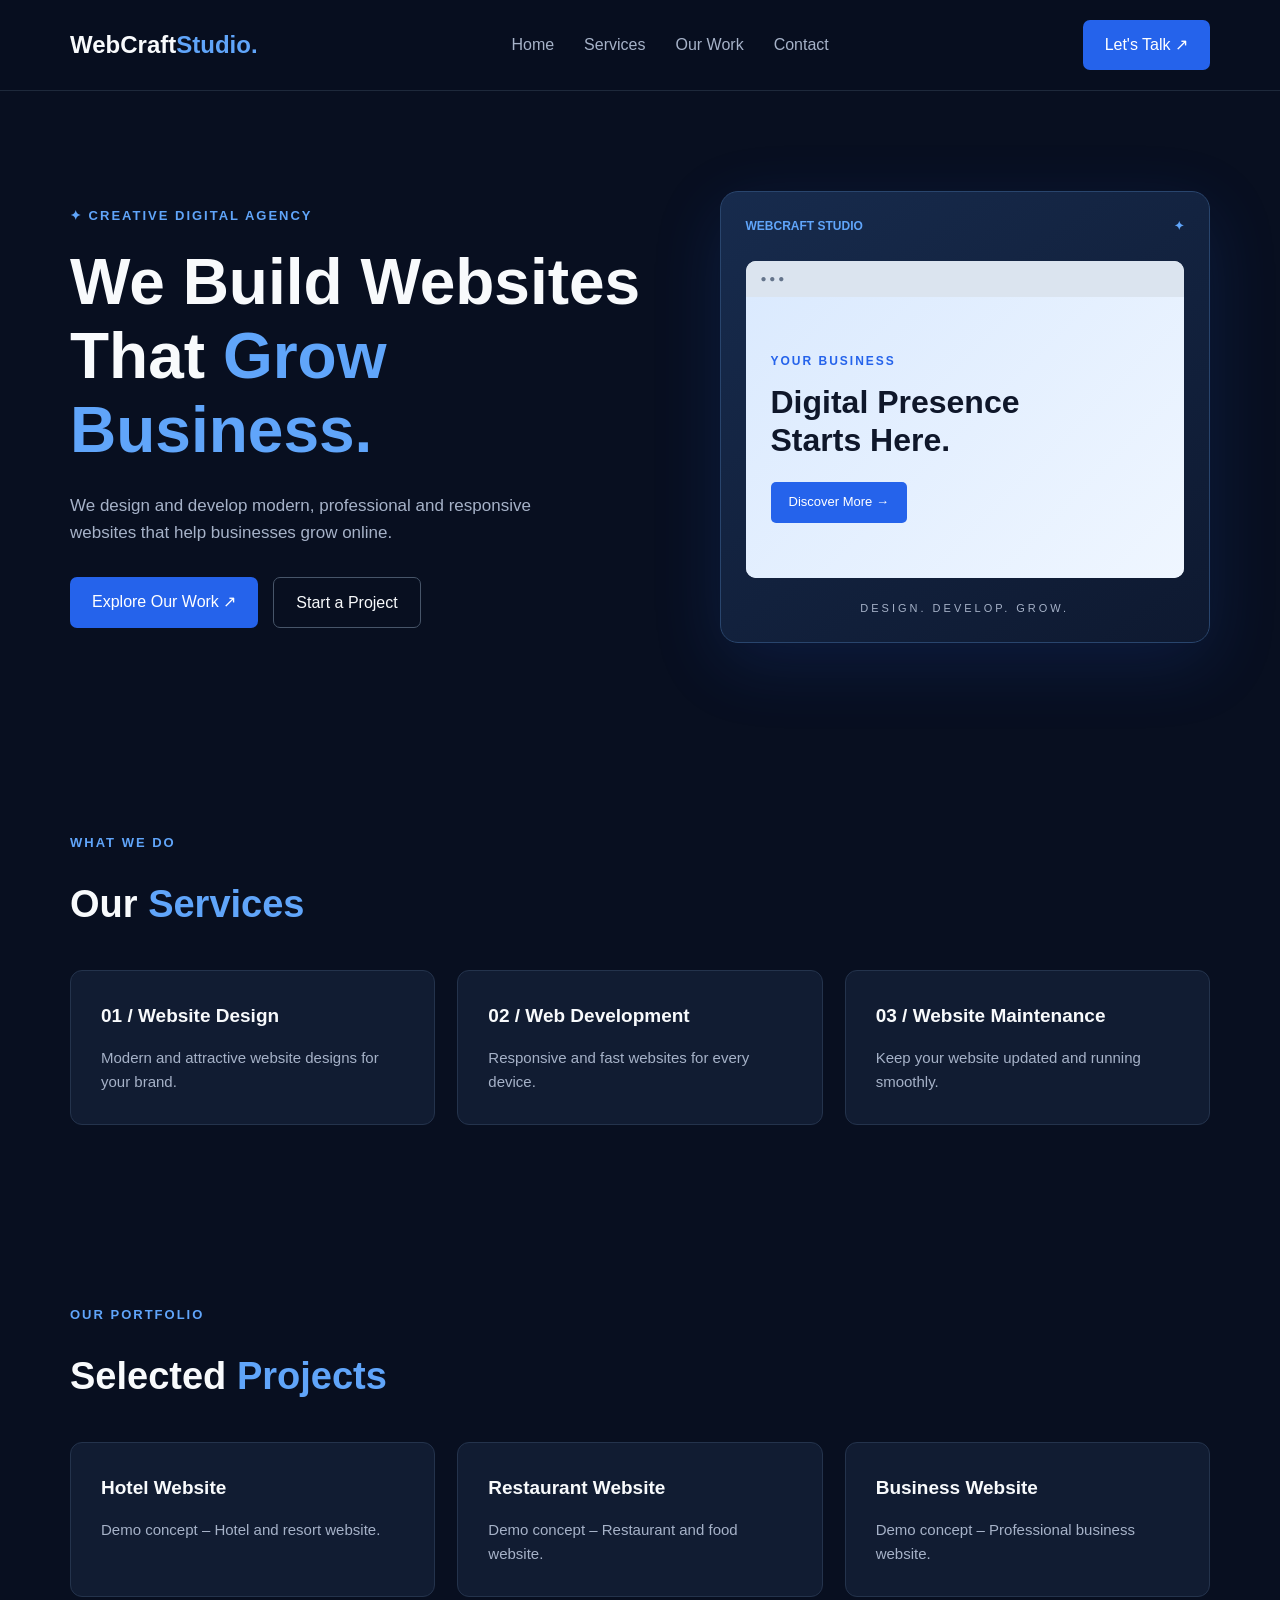
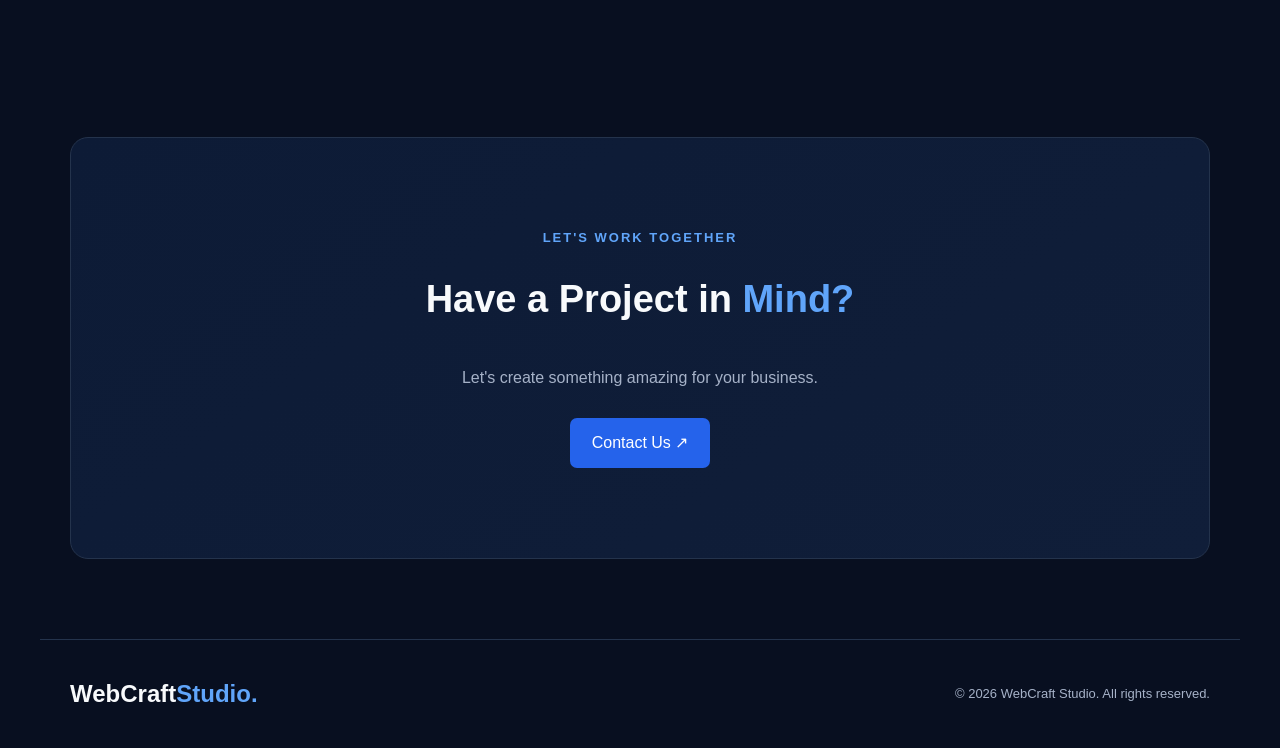
==== index.html @ a5cf45f7 "Initial WebCraft Studio website" ====
<!DOCTYPE html>
<html lang="en">
<head>
    <meta charset="UTF-8">
    <meta name="viewport" content="width=device-width, initial-scale=1.0">
    <title>WebCraft Studio | Digital Agency</title>
    <meta name="description" content="WebCraft Studio creates modern, responsive and professional websites for businesses.">

    <link rel="stylesheet" href="css/style.css">
</head>

<body>

    <!-- Navbar -->
    <header>
        <nav class="navbar">
            <a href="#" class="logo">WebCraft<span>Studio.</span></a>

            <ul class="nav-links">
                <li><a href="#home">Home</a></li>
                <li><a href="#services">Services</a></li>
                <li><a href="#work">Our Work</a></li>
                <li><a href="#contact">Contact</a></li>
            </ul>

            <a href="#contact" class="nav-btn">Let's Talk ↗</a>
        </nav>
    </header>

    <!-- Hero Section -->
    <section class="hero" id="home">
        <div class="hero-content">
            <p class="tagline">✦ CREATIVE DIGITAL AGENCY</p>

            <h1>
                We Build Websites<br>
                That <span>Grow Business.</span>
            </h1>

            <p class="hero-text">
                We design and develop modern, professional and
                responsive websites that help businesses grow online.
            </p>

            <div class="hero-buttons">
                <a href="#work" class="primary-btn">Explore Our Work ↗</a>
                <a href="#contact" class="secondary-btn">Start a Project</a>
            </div>
        </div>

        <div class="hero-card">
            <div class="card-top">
                <span>WEBCRAFT STUDIO</span>
                <span>✦</span>
            </div>

            <div class="browser">
                <div class="browser-dots">● ● ●</div>
                <div class="browser-content">
                    <p>YOUR BUSINESS</p>
                    <h2>Digital Presence<br>Starts Here.</h2>
                    <div class="fake-button">Discover More →</div>
                </div>
            </div>

            <p class="card-caption">DESIGN. DEVELOP. GROW.</p>
        </div>
    </section>

    <!-- Services -->
    <section class="section" id="services">
        <p class="tagline">WHAT WE DO</p>
        <h2>Our <span>Services</span></h2>

        <div class="service-grid">
            <div class="service-card">
                <h3>01 / Website Design</h3>
                <p>Modern and attractive website designs for your brand.</p>
            </div>

            <div class="service-card">
                <h3>02 / Web Development</h3>
                <p>Responsive and fast websites for every device.</p>
            </div>

            <div class="service-card">
                <h3>03 / Website Maintenance</h3>
                <p>Keep your website updated and running smoothly.</p>
            </div>
        </div>
    </section>

    <!-- Portfolio -->
    <section class="section" id="work">
        <p class="tagline">OUR PORTFOLIO</p>
        <h2>Selected <span>Projects</span></h2>

        <div class="service-grid">
            <div class="service-card">
                <h3>Hotel Website</h3>
                <p>Demo concept – Hotel and resort website.</p>
            </div>

            <div class="service-card">
                <h3>Restaurant Website</h3>
                <p>Demo concept – Restaurant and food website.</p>
            </div>

            <div class="service-card">
                <h3>Business Website</h3>
                <p>Demo concept – Professional business website.</p>
            </div>
        </div>
    </section>

    <!-- Contact -->
    <section class="section contact" id="contact">
        <p class="tagline">LET'S WORK TOGETHER</p>
        <h2>Have a Project in <span>Mind?</span></h2>
        <p>Let's create something amazing for your business.</p>
        <a href="mailto:your-email@example.com" class="primary-btn">
            Contact Us ↗
        </a>
    </section>

    <!-- Footer -->
    <footer>
        <a href="#" class="logo">WebCraft<span>Studio.</span></a>
        <p>© <span id="year"></span> WebCraft Studio. All rights reserved.</p>
    </footer>

    <script src="js/script.js"></script>
</body>
</html>
---- css/style.css ----
/* =========================
   WEBCRAFT STUDIO
   Premium Dark Navy Design
========================= */

* {
    margin: 0;
    padding: 0;
    box-sizing: border-box;
    scroll-behavior: smooth;
}

:root {
    --background: #080f20;
    --card: #111c32;
    --blue: #2563eb;
    --light-blue: #60a5fa;
    --white: #f8fafc;
    --muted: #a6b2c8;
}

body {
    font-family: Arial, sans-serif;
    background: var(--background);
    color: var(--white);
    line-height: 1.6;
}

/* Navbar */

header {
    width: 100%;
    position: sticky;
    top: 0;
    z-index: 100;
    background: rgba(8, 15, 32, 0.95);
    border-bottom: 1px solid #1e293b;
}

.navbar {
    max-width: 1200px;
    margin: auto;
    padding: 20px 30px;
    display: flex;
    justify-content: space-between;
    align-items: center;
}

.logo {
    color: var(--white);
    font-size: 24px;
    font-weight: bold;
    text-decoration: none;
}

.logo span {
    color: var(--light-blue);
}

.nav-links {
    display: flex;
    gap: 30px;
    list-style: none;
}

.nav-links a {
    color: var(--muted);
    text-decoration: none;
    transition: 0.3s;
}

.nav-links a:hover {
    color: var(--light-blue);
}

.nav-btn,
.primary-btn {
    display: inline-block;
    background: var(--blue);
    color: white;
    padding: 12px 22px;
    border-radius: 7px;
    text-decoration: none;
    transition: 0.3s;
}

.nav-btn:hover,
.primary-btn:hover {
    background: #1d4ed8;
    transform: translateY(-2px);
}

/* Hero Section */

.hero {
    max-width: 1200px;
    margin: auto;
    min-height: 620px;
    padding: 100px 30px;
    display: grid;
    grid-template-columns: 1.1fr 0.9fr;
    align-items: center;
    gap: 50px;
}

.tagline {
    color: var(--light-blue);
    font-size: 13px;
    font-weight: bold;
    letter-spacing: 2px;
    margin-bottom: 20px;
}

.hero h1 {
    font-size: clamp(42px, 5vw, 65px);
    line-height: 1.15;
    margin-bottom: 25px;
}

.hero h1 span,
.section h2 span,
.contact h2 span {
    color: var(--light-blue);
}

.hero-text {
    color: var(--muted);
    max-width: 520px;
    font-size: 17px;
    margin-bottom: 30px;
}

.hero-buttons {
    display: flex;
    gap: 15px;
    flex-wrap: wrap;
}

.secondary-btn {
    display: inline-block;
    border: 1px solid #475569;
    color: var(--white);
    padding: 12px 22px;
    border-radius: 7px;
    text-decoration: none;
    transition: 0.3s;
}

.secondary-btn:hover {
    border-color: var(--light-blue);
    color: var(--light-blue);
}

/* Hero Preview Card */

.hero-card {
    background: linear-gradient(145deg, #172b4d, #0e1930);
    padding: 25px;
    border: 1px solid #29456d;
    border-radius: 18px;
    box-shadow: 0 20px 70px rgba(37, 99, 235, 0.15);
}

.card-top {
    display: flex;
    justify-content: space-between;
    color: var(--light-blue);
    font-size: 12px;
    font-weight: bold;
    margin-bottom: 25px;
}

.browser {
    background: #f1f5f9;
    border-radius: 10px;
    overflow: hidden;
    color: #0f172a;
}

.browser-dots {
    background: #dbe4ef;
    padding: 10px 15px;
    color: #64748b;
    font-size: 10px;
}

.browser-content {
    padding: 55px 25px;
    background: linear-gradient(135deg, #dbeafe, #eff6ff);
}

.browser-content p {
    color: #2563eb;
    font-size: 12px;
    font-weight: bold;
    letter-spacing: 2px;
}

.browser-content h2 {
    font-size: 32px;
    line-height: 1.2;
    margin: 12px 0 22px;
}

.fake-button {
    display: inline-block;
    background: #2563eb;
    color: white;
    padding: 10px 18px;
    border-radius: 5px;
    font-size: 13px;
}

.card-caption {
    color: var(--muted);
    font-size: 11px;
    letter-spacing: 3px;
    text-align: center;
    margin-top: 22px;
}

/* Common Sections */

.section {
    max-width: 1200px;
    margin: auto;
    padding: 90px 30px;
}

.section h2,
.contact h2 {
    font-size: 38px;
    margin-bottom: 35px;
}

/* Service and Portfolio Cards */

.service-grid {
    display: grid;
    grid-template-columns: repeat(3, 1fr);
    gap: 22px;
}

.service-card {
    background: var(--card);
    border: 1px solid #24334c;
    border-radius: 12px;
    padding: 30px;
    transition: 0.3s;
}

.service-card:hover {
    transform: translateY(-7px);
    border-color: var(--blue);
    box-shadow: 0 12px 35px rgba(37, 99, 235, 0.12);
}

.service-card h3 {
    font-size: 19px;
    margin-bottom: 15px;
}

.service-card p {
    color: var(--muted);
    font-size: 15px;
}

/* Contact */

.contact {
    text-align: center;
    background: linear-gradient(145deg, #0d1b36, #101e39);
    max-width: 1140px;
    border: 1px solid #24334c;
    border-radius: 18px;
    margin-top: 50px;
    margin-bottom: 80px;
}

.contact p:not(.tagline) {
    color: var(--muted);
    margin-bottom: 28px;
}

/* Footer */

footer {
    border-top: 1px solid #24334c;
    padding: 35px 30px;
    display: flex;
    justify-content: space-between;
    align-items: center;
    gap: 20px;
    max-width: 1200px;
    margin: auto;
}

footer p {
    color: var(--muted);
    font-size: 13px;
}

/* Responsive Design */

@media (max-width: 850px) {

    .hero {
        grid-template-columns: 1fr;
        padding-top: 70px;
    }

    .hero-card {
        max-width: 550px;
    }

    .service-grid {
        grid-template-columns: repeat(2, 1fr);
    }

}

@media (max-width: 600px) {

    .navbar {
        padding: 18px;
        flex-wrap: wrap;
        gap: 15px;
    }

    .nav-links {
        width: 100%;
        justify-content: space-between;
        gap: 10px;
        order: 3;
    }

    .nav-links a {
        font-size: 13px;
    }

    .nav-btn {
        padding: 9px 13px;
        font-size: 13px;
    }

    .hero {
        padding: 65px 20px;
        gap: 40px;
    }

    .hero h1 {
        font-size: 42px;
    }

    .hero-text {
        font-size: 15px;
    }

    .section {
        padding: 65px 20px;
    }

    .section h2,
    .contact h2 {
        font-size: 30px;
    }

    .service-grid {
        grid-template-columns: 1fr;
    }

    footer {
        flex-direction: column;
        text-align: center;
    }
}
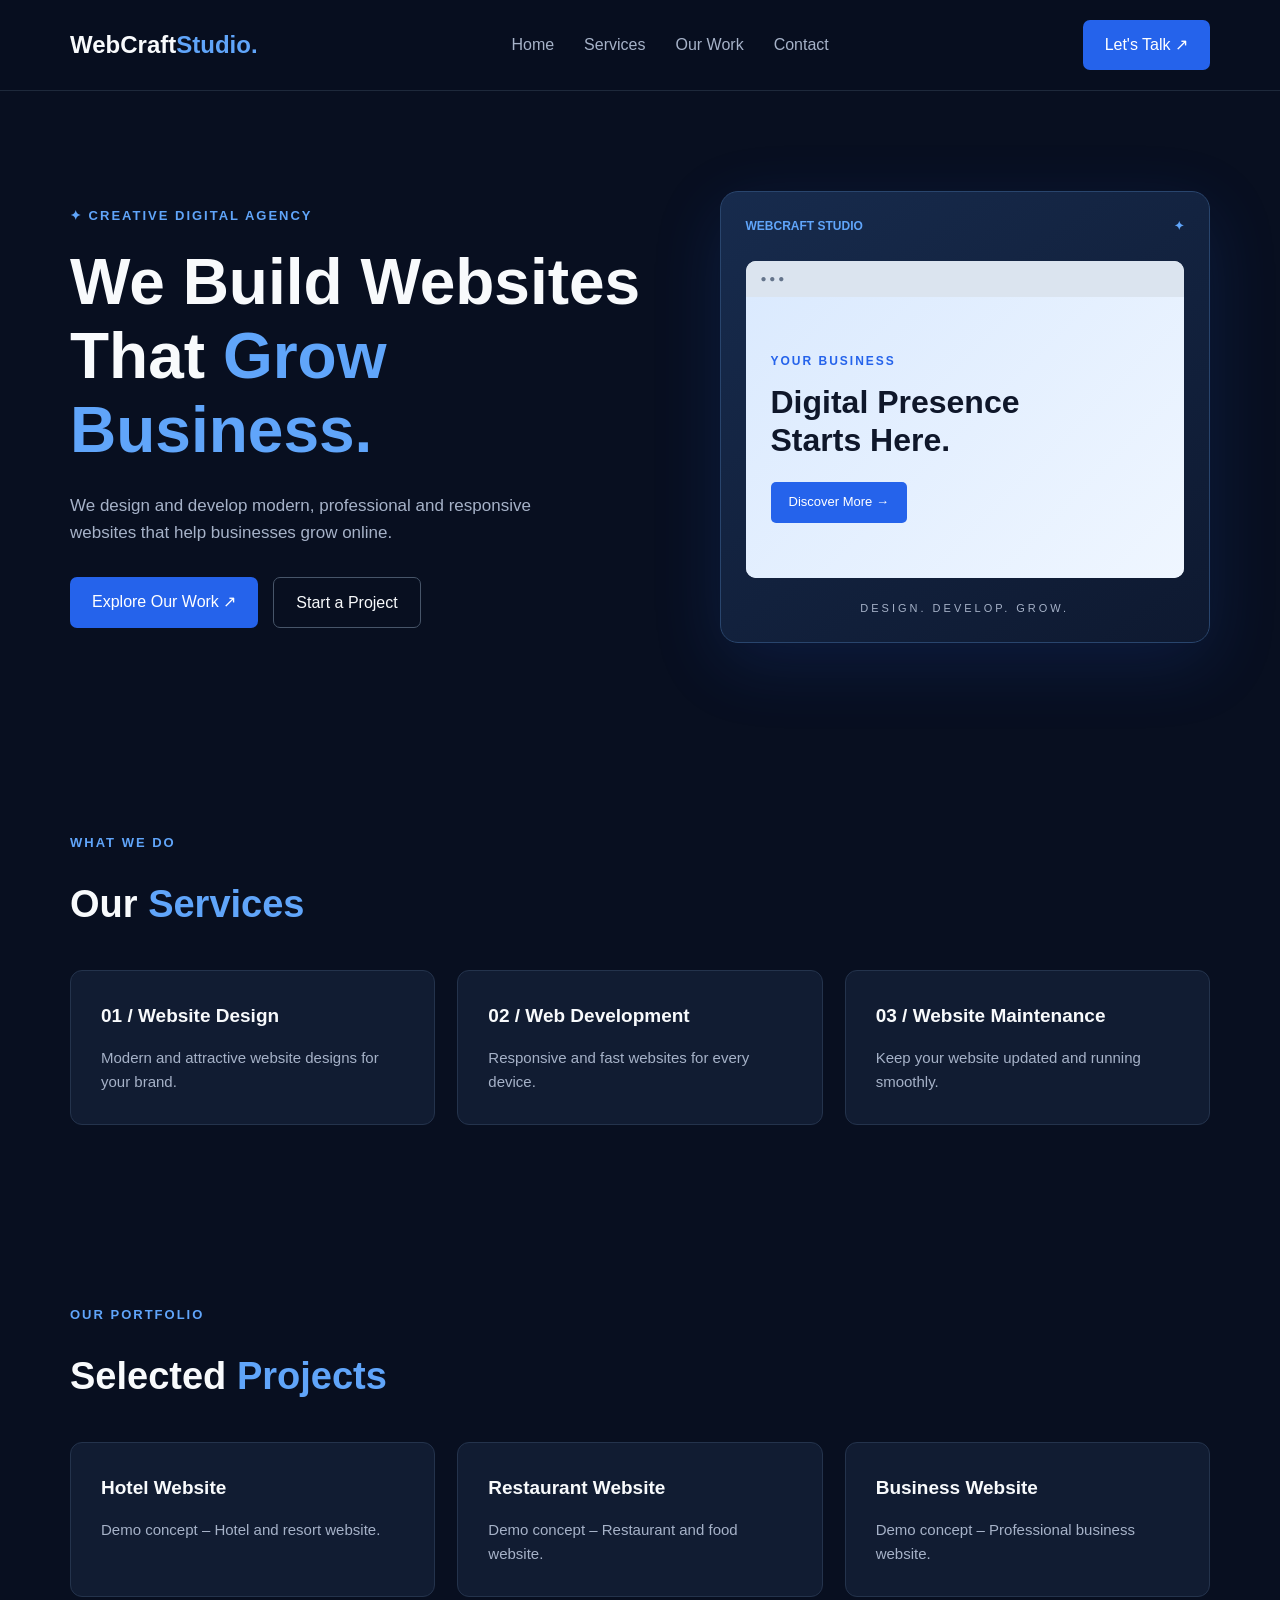
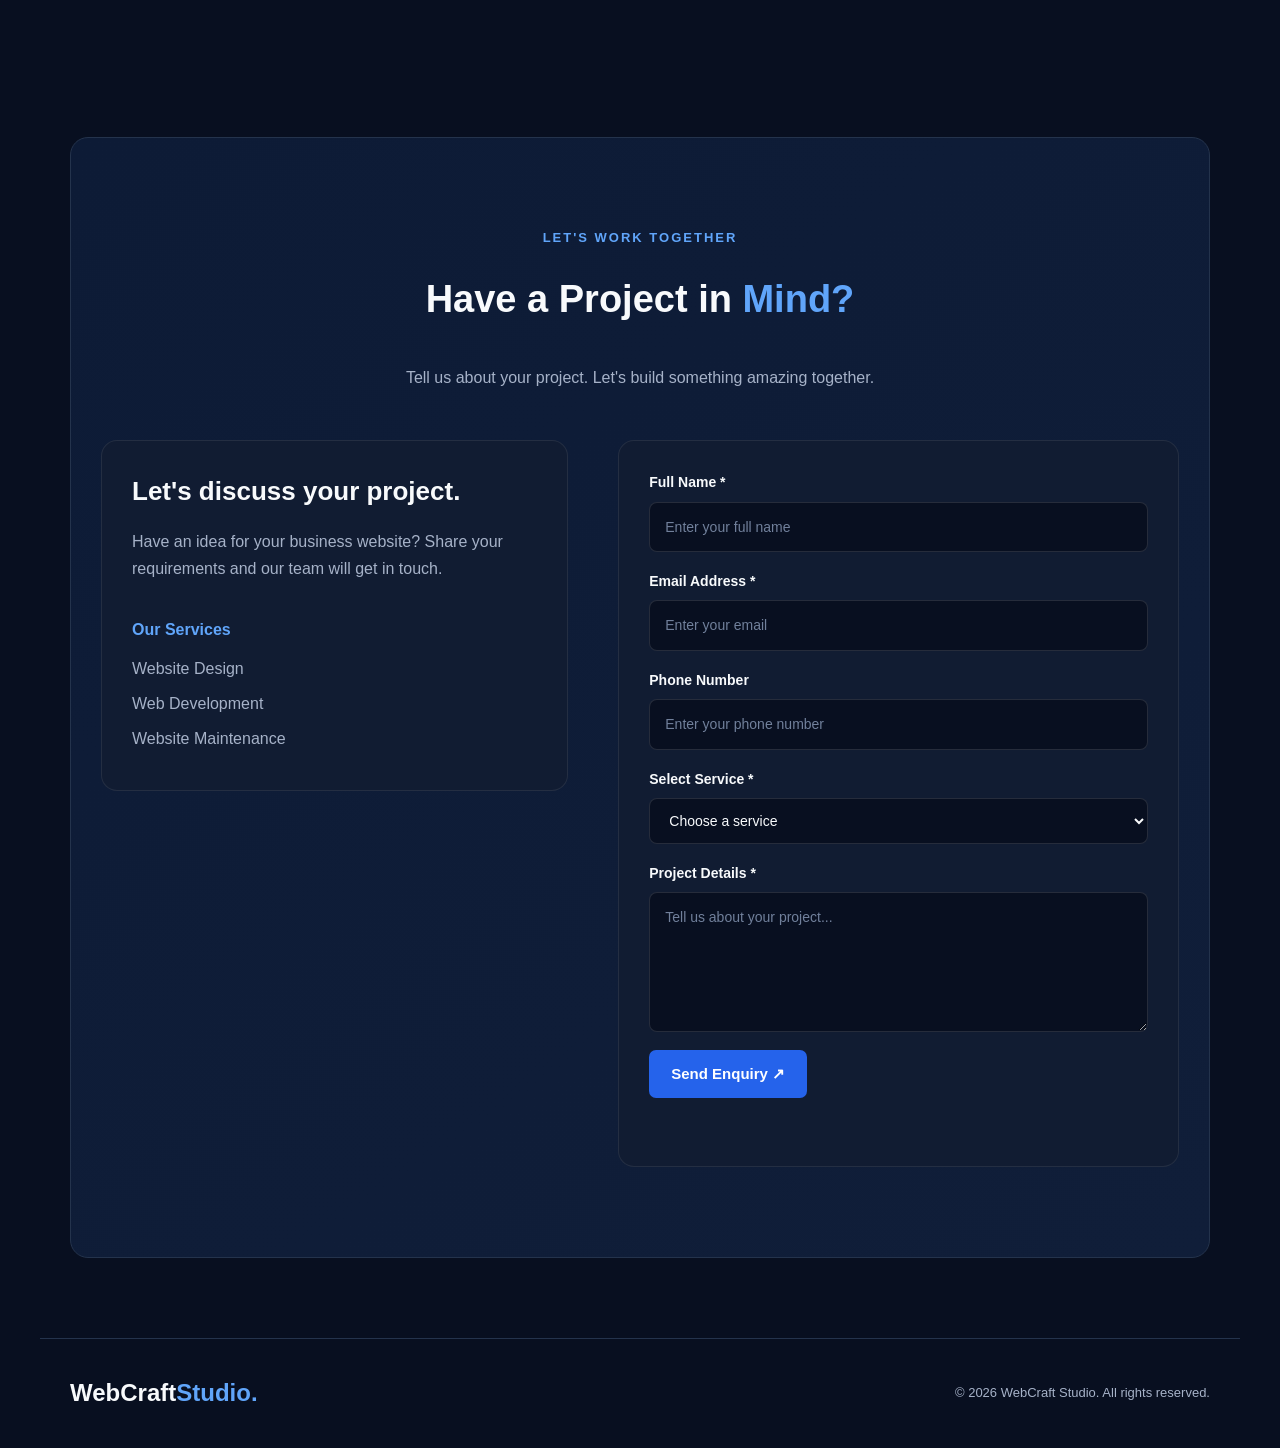
==== commit 4cd9110f: "Add admin dashboard and enquiry management" ====
--- a/index.html
+++ b/index.html
@@ -115,14 +115,117 @@
     </section>
 
     <!-- Contact -->
-    <section class="section contact" id="contact">
-        <p class="tagline">LET'S WORK TOGETHER</p>
-        <h2>Have a Project in <span>Mind?</span></h2>
-        <p>Let's create something amazing for your business.</p>
-        <a href="mailto:your-email@example.com" class="primary-btn">
-            Contact Us ↗
-        </a>
-    </section>
+   
+<section class="section contact" id="contact">
+
+    <p class="tagline">LET'S WORK TOGETHER</p>
+
+    <h2>Have a Project in <span>Mind?</span></h2>
+
+    <p>Tell us about your project. Let's build something amazing together.</p>
+
+    <div class="contact-container">
+
+        <div class="contact-info">
+            <h3>Let's discuss your project.</h3>
+
+            <p>
+                Have an idea for your business website?
+                Share your requirements and our team will get in touch.
+            </p>
+
+            <div class="contact-detail">
+                <strong>Our Services</strong>
+                <p>Website Design</p>
+                <p>Web Development</p>
+                <p>Website Maintenance</p>
+            </div>
+        </div>
+
+        <form id="contactForm" class="contact-form">
+
+            <div class="form-group">
+                <label for="name">Full Name *</label>
+                <input
+                    type="text"
+                    id="name"
+                    name="name"
+                    placeholder="Enter your full name"
+                    maxlength="80"
+                    required
+                >
+            </div>
+
+            <div class="form-group">
+                <label for="email">Email Address *</label>
+                <input
+                    type="email"
+                    id="email"
+                    name="email"
+                    placeholder="Enter your email"
+                    maxlength="254"
+                    required
+                >
+            </div>
+
+            <div class="form-group">
+                <label for="phone">Phone Number</label>
+                <input
+                    type="tel"
+                    id="phone"
+                    name="phone"
+                    placeholder="Enter your phone number"
+                    maxlength="20"
+                >
+            </div>
+
+            <div class="form-group">
+                <label for="service">Select Service *</label>
+
+                <select id="service" name="service" required>
+                    <option value="">Choose a service</option>
+                    <option value="Website Design">Website Design</option>
+                    <option value="Web Development">Web Development</option>
+                    <option value="Website Maintenance">Website Maintenance</option>
+                    <option value="Other">Other</option>
+                </select>
+            </div>
+
+            <div class="form-group">
+                <label for="message">Project Details *</label>
+                <textarea
+                    id="message"
+                    name="message"
+                    rows="5"
+                    maxlength="2000"
+                    placeholder="Tell us about your project..."
+                    required
+                ></textarea>
+            </div>
+
+            <!-- Hidden anti-spam field -->
+            <div class="honeypot" aria-hidden="true">
+                <label for="website">Leave this field empty</label>
+                <input
+                    type="text"
+                    id="website"
+                    name="website"
+                    tabindex="-1"
+                    autocomplete="off"
+                >
+            </div>
+
+            <button type="submit" id="submitBtn" class="primary-btn">
+                Send Enquiry ↗
+            </button>
+
+            <p id="formMessage" role="status" aria-live="polite"></p>
+
+        </form>
+
+    </div>
+
+</section>
 
     <!-- Footer -->
     <footer>
--- a/css/style.css
+++ b/css/style.css
@@ -1,8 +1,10 @@
 
-/* =========================
+/* =========================================
    WEBCRAFT STUDIO
-   Premium Dark Navy Design
-========================= */
+   Premium Dark Navy & Blue Design
+========================================= */
+
+/* ---------- GLOBAL RESET ---------- */
 
 * {
     margin: 0;
@@ -18,6 +20,7 @@
     --light-blue: #60a5fa;
     --white: #f8fafc;
     --muted: #a6b2c8;
+    --border: #24334c;
 }
 
 body {
@@ -27,7 +30,14 @@
     line-height: 1.6;
 }
 
-/* Navbar */
+button,
+input,
+select,
+textarea {
+    font: inherit;
+}
+
+/* ---------- NAVBAR ---------- */
 
 header {
     width: 100%;
@@ -36,6 +46,7 @@
     z-index: 100;
     background: rgba(8, 15, 32, 0.95);
     border-bottom: 1px solid #1e293b;
+    backdrop-filter: blur(12px);
 }
 
 .navbar {
@@ -67,7 +78,7 @@
 .nav-links a {
     color: var(--muted);
     text-decoration: none;
-    transition: 0.3s;
+    transition: color 0.3s ease;
 }
 
 .nav-links a:hover {
@@ -82,7 +93,7 @@
     padding: 12px 22px;
     border-radius: 7px;
     text-decoration: none;
-    transition: 0.3s;
+    transition: 0.3s ease;
 }
 
 .nav-btn:hover,
@@ -91,7 +102,7 @@
     transform: translateY(-2px);
 }
 
-/* Hero Section */
+/* ---------- HERO SECTION ---------- */
 
 .hero {
     max-width: 1200px;
@@ -144,7 +155,7 @@
     padding: 12px 22px;
     border-radius: 7px;
     text-decoration: none;
-    transition: 0.3s;
+    transition: 0.3s ease;
 }
 
 .secondary-btn:hover {
@@ -152,7 +163,7 @@
     color: var(--light-blue);
 }
 
-/* Hero Preview Card */
+/* ---------- HERO PREVIEW CARD ---------- */
 
 .hero-card {
     background: linear-gradient(145deg, #172b4d, #0e1930);
@@ -220,7 +231,7 @@
     margin-top: 22px;
 }
 
-/* Common Sections */
+/* ---------- COMMON SECTIONS ---------- */
 
 .section {
     max-width: 1200px;
@@ -234,7 +245,7 @@
     margin-bottom: 35px;
 }
 
-/* Service and Portfolio Cards */
+/* ---------- SERVICES & PORTFOLIO ---------- */
 
 .service-grid {
     display: grid;
@@ -244,10 +255,10 @@
 
 .service-card {
     background: var(--card);
-    border: 1px solid #24334c;
+    border: 1px solid var(--border);
     border-radius: 12px;
     padding: 30px;
-    transition: 0.3s;
+    transition: 0.3s ease;
 }
 
 .service-card:hover {
@@ -266,27 +277,175 @@
     font-size: 15px;
 }
 
-/* Contact */
+/* ---------- CONTACT SECTION ---------- */
 
 .contact {
     text-align: center;
     background: linear-gradient(145deg, #0d1b36, #101e39);
     max-width: 1140px;
-    border: 1px solid #24334c;
+    border: 1px solid var(--border);
     border-radius: 18px;
     margin-top: 50px;
     margin-bottom: 80px;
 }
 
-.contact p:not(.tagline) {
+.contact > p:not(.tagline) {
     color: var(--muted);
     margin-bottom: 28px;
 }
 
-/* Footer */
+/* Contact layout */
+
+.contact-container {
+    display: grid;
+    grid-template-columns: 1fr 1.2fr;
+    gap: 50px;
+    max-width: 1100px;
+    margin: 50px auto 0;
+    text-align: left;
+    align-items: start;
+}
+
+/* Contact information card */
+
+.contact-info,
+.contact-form {
+    background: var(--card);
+    border: 1px solid rgba(255, 255, 255, 0.08);
+    border-radius: 16px;
+    padding: 30px;
+}
+
+.contact-info h3 {
+    font-size: 26px;
+    margin-bottom: 15px;
+}
+
+.contact-info p {
+    color: var(--muted);
+    line-height: 1.7;
+}
+
+.contact-detail {
+    margin-top: 35px;
+}
+
+.contact-detail strong {
+    display: block;
+    margin-bottom: 12px;
+    color: var(--light-blue);
+}
+
+.contact-detail p {
+    margin: 8px 0;
+}
+
+/* Contact form */
+
+.contact-form {
+    display: flex;
+    flex-direction: column;
+    gap: 18px;
+}
+
+.form-group {
+    display: flex;
+    flex-direction: column;
+    gap: 8px;
+}
+
+.form-group label {
+    color: var(--white);
+    font-size: 14px;
+    font-weight: 600;
+}
+
+.form-group input,
+.form-group select,
+.form-group textarea {
+    width: 100%;
+    padding: 13px 15px;
+    border: 1px solid rgba(255, 255, 255, 0.12);
+    border-radius: 8px;
+    background: var(--background);
+    color: var(--white);
+    font-size: 14px;
+    outline: none;
+    transition: border-color 0.3s ease, box-shadow 0.3s ease;
+}
+
+.form-group input:focus,
+.form-group select:focus,
+.form-group textarea:focus {
+    border-color: var(--light-blue);
+    box-shadow: 0 0 0 3px rgba(96, 165, 250, 0.12);
+}
+
+.form-group input::placeholder,
+.form-group textarea::placeholder {
+    color: #71809b;
+}
+
+.form-group select {
+    cursor: pointer;
+}
+
+.form-group select option {
+    background: var(--card);
+    color: var(--white);
+}
+
+.form-group textarea {
+    resize: vertical;
+    min-height: 120px;
+}
+
+/* Submit button */
+
+.contact-form button {
+    border: none;
+    cursor: pointer;
+    font-size: 15px;
+    font-weight: 600;
+    align-self: flex-start;
+}
+
+.contact-form button:disabled {
+    opacity: 0.6;
+    cursor: not-allowed;
+}
+
+/* Form feedback */
+
+#formMessage {
+    font-size: 14px;
+    min-height: 20px;
+    margin: 0;
+    line-height: 1.5;
+}
+
+#formMessage.success {
+    color: #4ade80;
+}
+
+#formMessage.error {
+    color: #f87171;
+}
+
+/* Anti-spam honeypot */
+
+.honeypot {
+    position: absolute;
+    left: -9999px;
+    width: 1px;
+    height: 1px;
+    overflow: hidden;
+}
+
+/* ---------- FOOTER ---------- */
 
 footer {
-    border-top: 1px solid #24334c;
+    border-top: 1px solid var(--border);
     padding: 35px 30px;
     display: flex;
     justify-content: space-between;
@@ -301,7 +460,7 @@
     font-size: 13px;
 }
 
-/* Responsive Design */
+/* ---------- TABLET RESPONSIVE ---------- */
 
 @media (max-width: 850px) {
 
@@ -312,13 +471,20 @@
 
     .hero-card {
         max-width: 550px;
+        width: 100%;
     }
 
     .service-grid {
         grid-template-columns: repeat(2, 1fr);
     }
 
-}
+    .contact-container {
+        grid-template-columns: 1fr;
+        gap: 25px;
+    }
+}
+
+/* ---------- MOBILE RESPONSIVE ---------- */
 
 @media (max-width: 600px) {
 
@@ -370,6 +536,31 @@
         grid-template-columns: 1fr;
     }
 
+    .contact {
+        margin-left: 12px;
+        margin-right: 12px;
+        padding-left: 18px;
+        padding-right: 18px;
+    }
+
+    .contact-container {
+        gap: 20px;
+        margin-top: 30px;
+    }
+
+    .contact-info,
+    .contact-form {
+        padding: 22px;
+    }
+
+    .contact-info h3 {
+        font-size: 22px;
+    }
+
+    .contact-form button {
+        width: 100%;
+    }
+
     footer {
         flex-direction: column;
         text-align: center;
